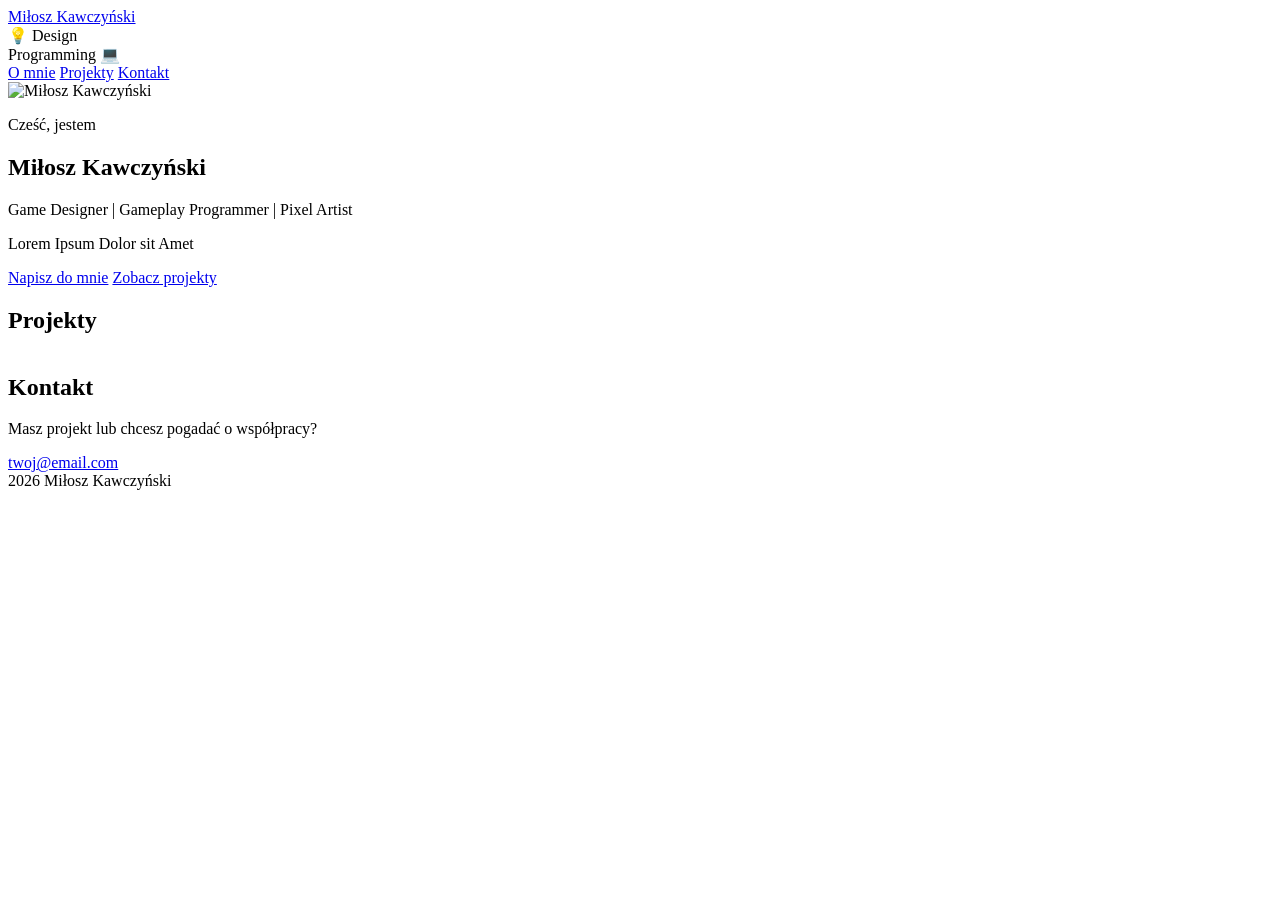
==== index.html @ f8aae705 "footer+header: Remove _ from name to allow githubpages to link" ====
<!DOCTYPE html>
<html lang="pl">
<head>
  <meta charset="UTF-8" />
  <meta name="viewport" content="width=device-width, initial-scale=1.0" />
  <title>Miłosz Kawczyński - Portfolio</title>
  <link rel="preconnect" href="https://fonts.googleapis.com" />
  <link rel="preconnect" href="https://fonts.gstatic.com" crossorigin />
  <link href="https://fonts.googleapis.com/css2?family=Inter:wght@300;400;500;600&family=Playfair+Display:ital,wght@0,700;1,400&display=swap" rel="stylesheet" />
  <link rel="stylesheet" href="style.css" />
</head>

<body>
  <script src="header.js"></script>
  <main>

    <section class="section about" id="o-mnie">
      <div class="container">
        <div class="about__inner">

          <div class="about__photo-wrap">
            <div class="about__photo bounce-target">
              <img src="me.png" alt="Miłosz Kawczyński">
            </div>
          </div>

          <div class="about__text">
            <p class="about__eyebrow">Cześć, jestem</p>
            <h1 class="about__name">Miłosz Kawczyński</h1>
            <p class="about__role">Game Designer | Gameplay Programmer | Pixel Artist</p>
            <p class="about__bio">
              Lorem Ipsum Dolor sit Amet
            </p>
            <div class="about__links">
              <a href="mailto:twoj@email.com" class="btn btn--primary">Napisz do mnie</a>
              <a href="#projekty" class="btn btn--ghost">Zobacz projekty</a>
            </div>
          </div>

        </div>
      </div>
    </section>

    <section class="section projects" id="projekty">
      <div class="container">
        <h2 class="section__title">Projekty</h2>
        <div class="grid grid--design" id="grid-design"></div>
        <div class="grid grid--programming" id="grid-programming"></div>
      </div>
    </section>

    <section class="section posts" id="blog-section-design" style="display:none;">
      <div class="container">
        <h2 class="section__title">Posty</h2>
        <div class="grid grid--blog grid--design" id="blog-grid-design"></div>
      </div>
    </section>

    <section class="section posts" id="blog-section-programming" style="display:none;">
      <div class="container">
        <h2 class="section__title">Posty</h2>
        <div class="grid grid--blog grid--programming" id="blog-grid-programming"></div>
      </div>
    </section>
  <script src="footer.js"></script>

  <script>
    const tabs = document.querySelectorAll('.tab');
    const sections = document.querySelectorAll('section[id]');
    const observer = new IntersectionObserver((entries) => {
      entries.forEach(entry => {
        if (entry.isIntersecting) {
          tabs.forEach(t => t.classList.remove('tab--active'));
          const active = document.querySelector(`.tab[href="#${entry.target.id}"]`);
          if (active) active.classList.add('tab--active');
        }
      });
    }, { threshold: 0.4 });
    sections.forEach(s => observer.observe(s));
  </script>

  <script src="character.js"></script>
  <script src="projects.js"></script>
<script>

  const toggle = document.getElementById('modeToggle');
  const savedMode = localStorage.getItem('portfolio-mode') ?? 'design';

  function setMode(mode) {
    const isProg = mode === 'programming';
    const gridDesign = document.getElementById('grid-design');
    const gridProg   = document.getElementById('grid-programming');
    const outGrid = isProg ? gridDesign : gridProg;
    const inGrid  = isProg ? gridProg   : gridDesign;

    outGrid.style.opacity = '0';
    setTimeout(() => {
      outGrid.style.display = 'none';
      inGrid.style.display  = 'grid';
      requestAnimationFrame(() => requestAnimationFrame(() => {
        inGrid.style.opacity = '1';
      }));
    }, 350);

    updateBlogSection('design');
    updateBlogSection('programming');
  }

  setMode(savedMode);

  document.addEventListener('modechange', (e) => {
    setMode(e.detail.mode);
  });

  toggle.addEventListener('keydown', e => {
    if (e.key === ' ' || e.key === 'Enter') {
      e.preventDefault();
      toggle.click();
    }
  });

  addProject({
    name:   'Guiding Light',
    image:  'games/guidingLight.png',
    desc:   'A casual time-management game developed alongside its own game engine (including an editor, 2D physics engine, UI and much more). Written from scratch in modern C++ and DirectX 11.',
    types:  ['engine', 'indie-game'],
    event:  'released',
    tags:   ['game-design', 'level-design', 'gameplay-programming', 'engine-programming', 'systems-programming'],
    people: 8,
    time:   '4 months',
    link:   './projects/guidingLight/guidingLight.html',
  });

  addProject({
    name:   'Gravity Tag',
    image:  'games/gravityTag.png',
    desc:   'Fast-paced competitive 2D platformer built around an original dynamic perspective system and unique characters.',
    types:  ['indie-game'],
    event:  'in-production',
    tags:   ['game-design', 'level-design', 'pixelart', 'gameplay-programming', 'systems-programming'],
    people: 8,
    time:   'Ongoing',
    link:   '/projekty/drugi',
  });

  addProject({
    name:   'Docino Mitty',
    image:  'games/docinoMitty.png',
    desc:   'Puzzle and strategy game built around placing "dominoes" to form a growing kingdom.',
    types:  ['game-jam'],
    event:  '48th edition GM(48)',
    tags:   ['game-design', 'gameplay-programming', 'systems-programming'],
    people: 3,
    time:   '48 hours',
    link:   '/projekty/drugi',
  });

  addProject({
    name:   'Connectro',
    image:  'games/connectro.png',
    desc:   'Mobile puzzle game built around different tile patterns. The city is your canvas — each wall is a puzzle.',
    types:  ['indie-game', 'mobile-game'],
    event:  'in-production',
    tags:   ['game-design', 'gameplay-programming', 'systems-programming', 'pixelart'],
    people: 3,
    time:   'Ongoing',
    link:   '/projekty/drugi',
  });

  addProject({
    name:   'Guiding Light VR',
    image:  'games/guidingLightVR.png',
    desc:   'First-person reimagining of the original Guiding Light. Rebuilt from the ground up for virtual reality on Meta Quest headsets.',
    types:  ['indie-game', 'vr-game'],
    event:  'released',
    tags:   ['game-design'],
    people: 6,
    time:   '4 months',
    link:   '/projekty/drugi',
  });

  addProject({
    name:   'Ricochet',
    image:  'games/ricochet.png',
    desc:   'Rykoszet To gra karciana w gangstersko mafijnych klimatach, gdzie główną mechaniką jest układanie stosu kart, od którego odbijają się pociski wystrzeliwane podczas rozgrywki.',
    types:  ['board-game'],
    event:  'in-production',
    tags:   ['game-design'],
    people: 2,
    time:   'Ongoing',
    link:   '/projekty/drugi',
  });

  addProject({
    name:   'Honoratka',
    image:  'games/honoratka.png',
    desc:   'Lorem Ipsum',
    types:  ['indie-game'],
    event:  'Abandoned',
    tags:   ['game-design', 'gameplay-programming'],
    people: 5,
    time:   '4 months',
    link:   '/projekty/drugi',
  });

  addProject({
    name:   'Code Lyoko inspired game',
    image:  'games/codeLyoko.png',
    desc:   'Lorem Ipsum',
    types:  ['blog-post'],
    event:  'Writing',
    tags:   ['game-design'],
    people: 0,
    time:   'n/a',
    link:   '/projekty/drugi',
  });

  addProject({
    name:   'Bang! Enchancing board game expirience',
    image:  'games/bang.png',
    desc:   'Lorem Ipsum',
    types:  ['blog-post', 'board-game'],
    event:  'Writing',
    tags:   ['game-design'],
    people: 0,
    time:   'n/a',
    link:   '/projekty/drugi',
  });

  addProject({
    name:   'Wibrujący Czarodzieje',
    image:  'games/wibrującyCzarodzieje.png',
    desc:   'Lorem Ipsum',
    types:  ['game-jam'],
    event:  'Writing',
    tags:   ['game-design'],
    people: 2,
    time:   '6h',
    link:   '/projekty/drugi',
  });

  addProject({
    name:   'Tab Ula Rasa',
    image:  'games/tabUlaRasa.png',
    desc:   'A chaotic top-down strategy game in which you manage your own bee-garden. Manage their paths, aviod conflicts and control your world with a simple click of a Tab.',
    types:  ['game-jam'],
    event:  'Komiks Game Jam 2024',
    tags:   ['game-design', 'gameplay-programming', 'systems-programming'],
    people: 5,
    time:   '48 hours',
    link:   '/projekty/drugi',
  });

  addProject({
    name:   'Foilaĝe',
    image:  'games/foilage.png',
    desc:   'You`re a truther. And you know that aliens exist. Everyone knows that. You just need to convince them a little. So you make crazy symbols in wheat yourself!',
    types:  ['game-jam', 'engine'],
    event:  'Komiks Game Jam 2025',
    tags:   ['game-design', 'gameplay-programming', 'engine-programming', 'systems-programming'],
    people: 4,
    time:   '48 hours',
    link:   '/projekty/drugi',
  });

  addProject({
    name:   'Dolor Sit Amet',
    image:  'games/dolorSitAmet.png',
    desc:   'Lorem Ipsum',
    types:  ['game-jam'],
    event:  'Komiks Game Jam 2026',
    tags:   ['game-design', 'gameplay-programming', 'systems-programming', 'pixelart'],
    people: 2,
    time:   '48 hours',
    link:   '/projekty/drugi',
  });

  addProject({
    name:   'Guiding Light Advance',
    image:  'games/guidingLightAdvance.png',
    desc:   'Lorem Ipsum',
    types:  ['indie-game', 'engine'],
    event:  'in-production',
    tags:   ['game-design', 'gameplay-programming', 'systems-programming', 'engine-programming', 'pixelart'],
    people: 1,
    time:   'Ongoing',
    link:   '/projekty/drugi',
  });

  addProject({
    name:   'Shortness of Breath',
    image:  'games/shortnessOfBreath.png',
    desc:   'The tube that supplies you with oxygen severely limits your range of motion, and all you want to do is move around the hospital to regain your strength.',
    types:  ['game-jam'],
    event:  'Global Game Jam 2026 | UniŁódzki Jam',
    tags:   ['game-design', 'level-design', 'gameplay-programming', 'systems-programming'],
    people: 2,
    time:   '48 hours',
    link:   '/projekty/drugi',
  });

  addProject({
    name:   'Photo Town',
    image:  'games/photoTown.png',
    desc:   'Photography game where you can change the photographer you control by taking a photo of another one',
    types:  ['indie-game'],
    event:  'Abandoned',
    tags:   ['game-design', 'level-design', 'gameplay-programming', 'systems-programming', 'art'],
    people: 7,
    time:   '2 years',
    link:   '/projekty/drugi',
  });
</script>

</body>
</html>
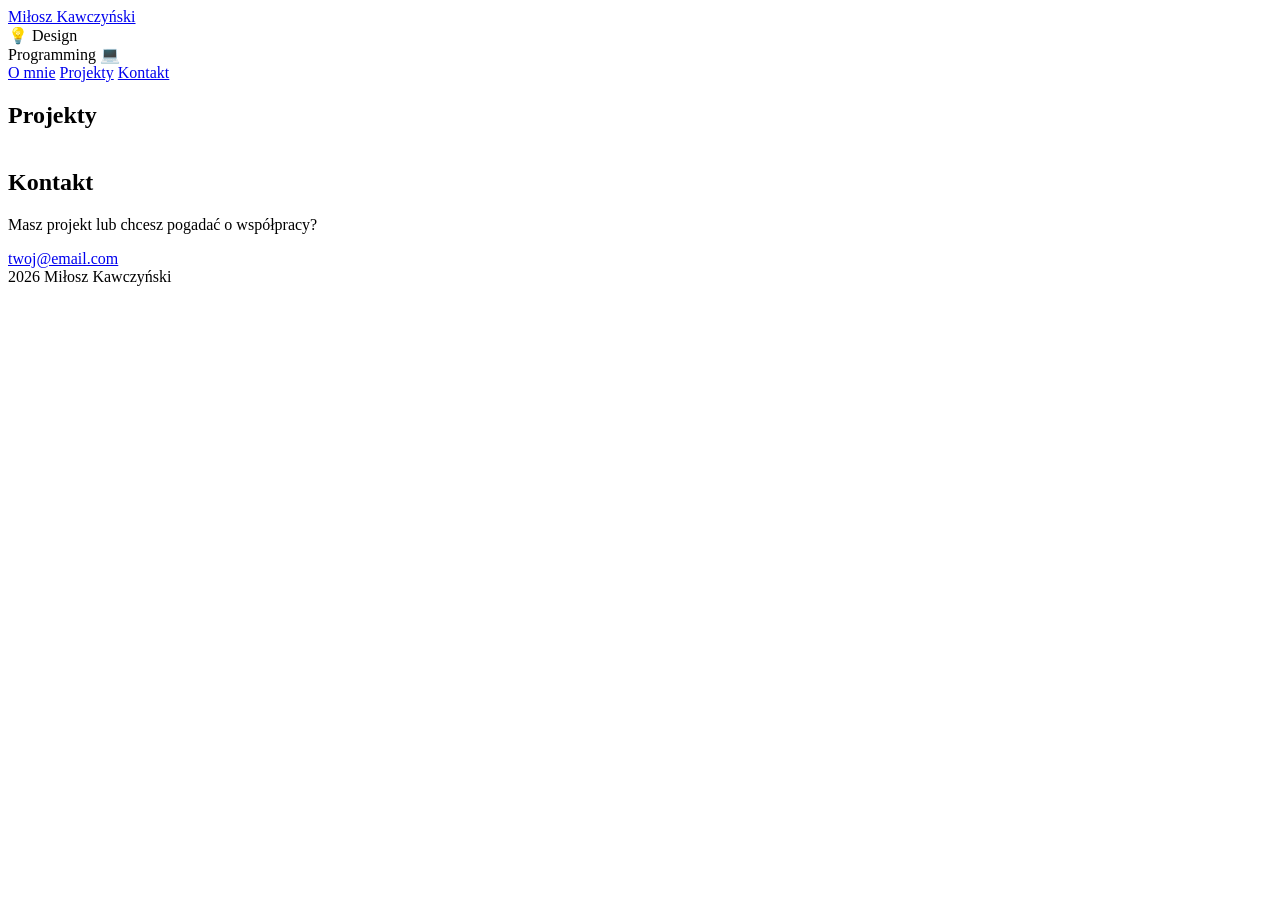
==== commit b0d93de5: "Projects: Add GravityTag, Connectro and Docino Mitty project site" ====
--- a/index.html
+++ b/index.html
@@ -13,34 +13,6 @@
 <body>
   <script src="header.js"></script>
   <main>
-
-    <section class="section about" id="o-mnie">
-      <div class="container">
-        <div class="about__inner">
-
-          <div class="about__photo-wrap">
-            <div class="about__photo bounce-target">
-              <img src="me.png" alt="Miłosz Kawczyński">
-            </div>
-          </div>
-
-          <div class="about__text">
-            <p class="about__eyebrow">Cześć, jestem</p>
-            <h1 class="about__name">Miłosz Kawczyński</h1>
-            <p class="about__role">Game Designer | Gameplay Programmer | Pixel Artist</p>
-            <p class="about__bio">
-              Lorem Ipsum Dolor sit Amet
-            </p>
-            <div class="about__links">
-              <a href="mailto:twoj@email.com" class="btn btn--primary">Napisz do mnie</a>
-              <a href="#projekty" class="btn btn--ghost">Zobacz projekty</a>
-            </div>
-          </div>
-
-        </div>
-      </div>
-    </section>
-
     <section class="section projects" id="projekty">
       <div class="container">
         <h2 class="section__title">Projekty</h2>
@@ -140,7 +112,7 @@
     tags:   ['game-design', 'level-design', 'pixelart', 'gameplay-programming', 'systems-programming'],
     people: 8,
     time:   'Ongoing',
-    link:   '/projekty/drugi',
+    link:   './projects/gravityTag/gravityTag.html',
   });
 
   addProject({
@@ -148,11 +120,11 @@
     image:  'games/docinoMitty.png',
     desc:   'Puzzle and strategy game built around placing "dominoes" to form a growing kingdom.',
     types:  ['game-jam'],
-    event:  '48th edition GM(48)',
+    event:  '48th edition gm(48)',
     tags:   ['game-design', 'gameplay-programming', 'systems-programming'],
     people: 3,
     time:   '48 hours',
-    link:   '/projekty/drugi',
+    link:   './projects/docinoMitty/docinoMitty.html',
   });
 
   addProject({
@@ -164,7 +136,7 @@
     tags:   ['game-design', 'gameplay-programming', 'systems-programming', 'pixelart'],
     people: 3,
     time:   'Ongoing',
-    link:   '/projekty/drugi',
+    link:   './projects/connectro/connectro.html',
   });
 
   addProject({
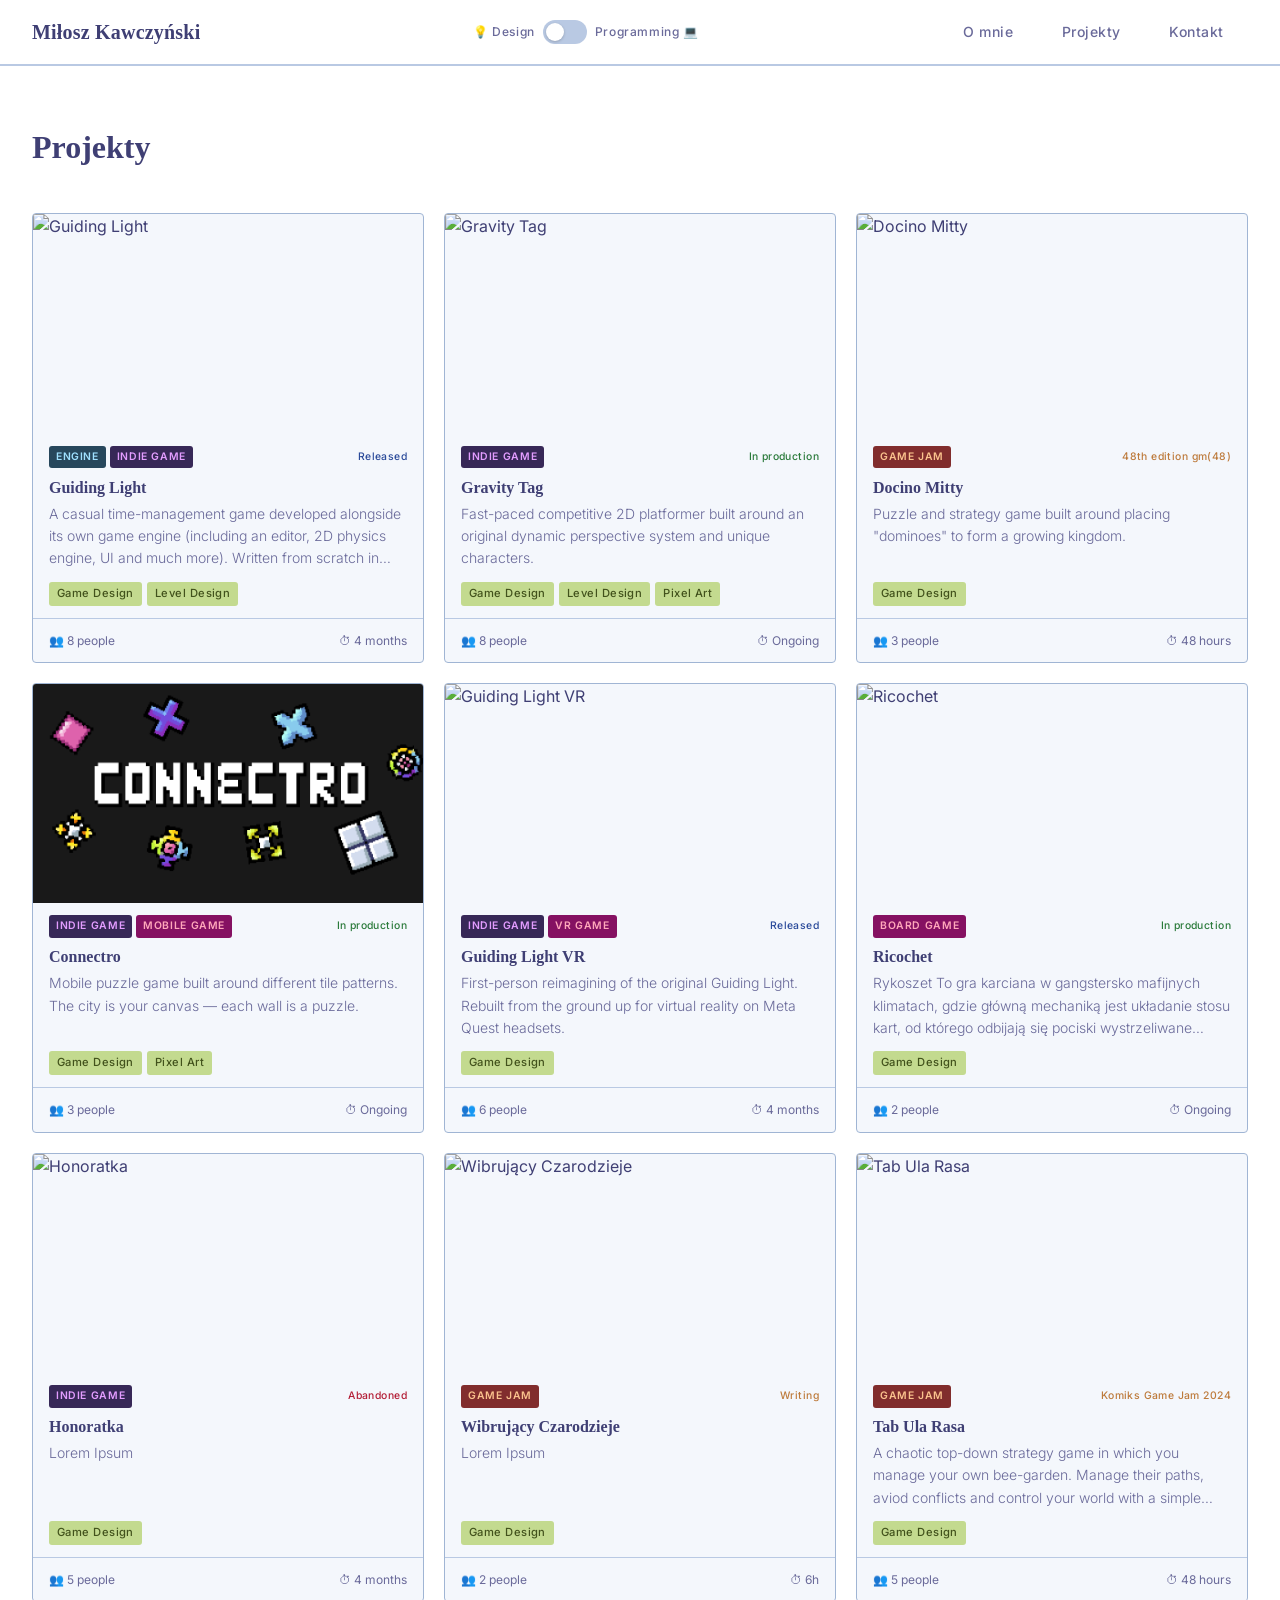
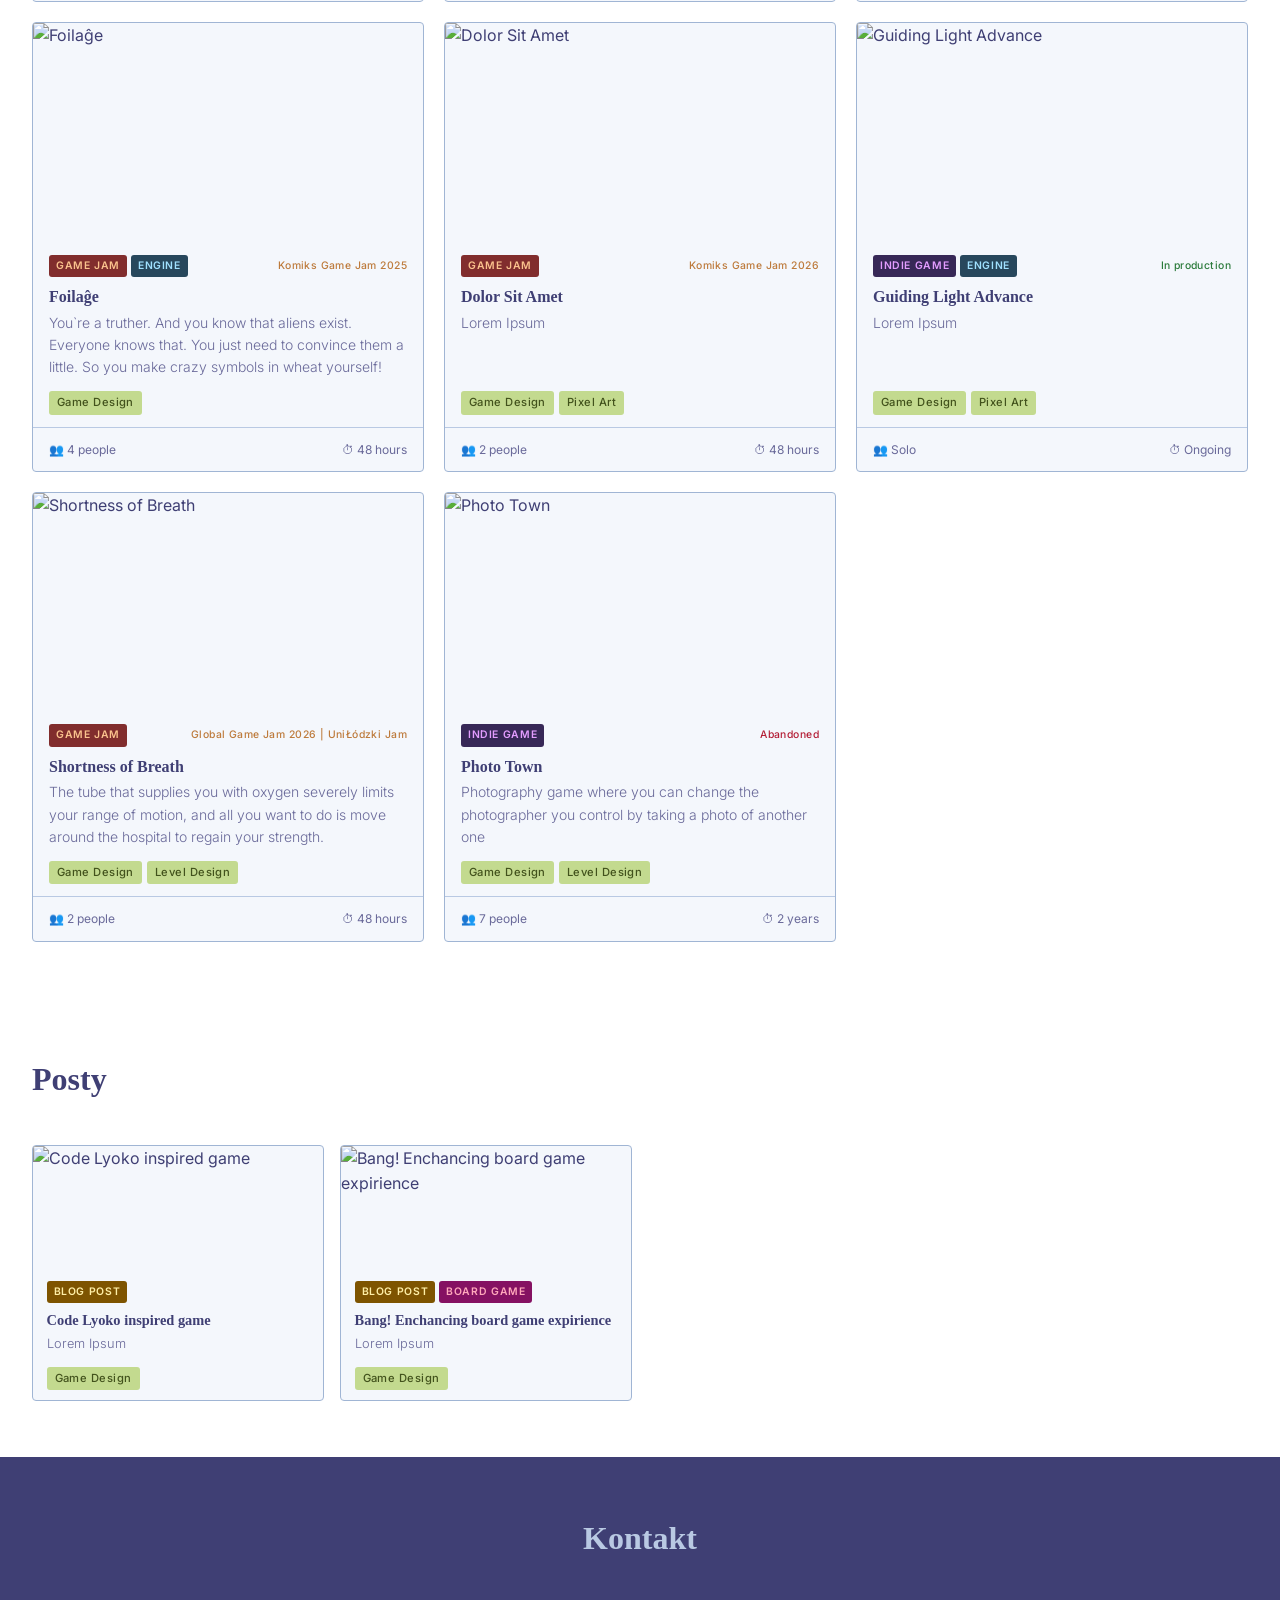
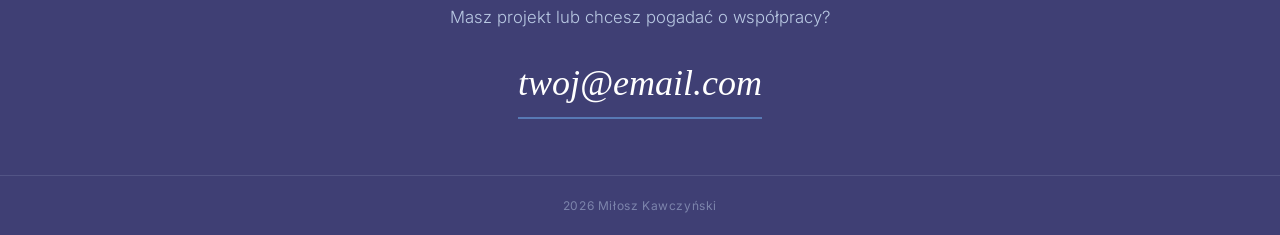
==== commit 295ae830: "Style: Add colors for abandoned and event projects" ====
--- a/index.html
+++ b/index.html
@@ -168,7 +168,7 @@
     image:  'games/honoratka.png',
     desc:   'Lorem Ipsum',
     types:  ['indie-game'],
-    event:  'Abandoned',
+    event:  'abandoned',
     tags:   ['game-design', 'gameplay-programming'],
     people: 5,
     time:   '4 months',
@@ -276,7 +276,7 @@
     image:  'games/photoTown.png',
     desc:   'Photography game where you can change the photographer you control by taking a photo of another one',
     types:  ['indie-game'],
-    event:  'Abandoned',
+    event:  'abandoned',
     tags:   ['game-design', 'level-design', 'gameplay-programming', 'systems-programming', 'art'],
     people: 7,
     time:   '2 years',
--- a/style.css
+++ b/style.css
@@ -0,0 +1,566 @@
+:root {
+  --c-white:        #ffffff;
+  --c-light:        #b9c9e3;
+  --c-mid:          #5879b4;
+  --c-dark:         #3f3f74;
+  --c-bg:           var(--c-white);
+  --c-surface:      #f4f7fc;
+  --c-text:         var(--c-dark);
+  --c-text-muted:   #6a6a9a;
+  --c-accent:       var(--c-mid);
+  --font-body:    'Inter', system-ui, sans-serif;
+  --font-display: 'Playfair Display', Georgia, serif;
+  --container-w:  1400px;
+  --radius:       4px;
+}
+
+*, *::before, *::after { box-sizing: border-box; margin: 0; padding: 0; }
+html { scroll-behavior: smooth; }
+body {
+  background: var(--c-bg);
+  color: var(--c-text);
+  font-family: var(--font-body);
+  font-size: 1rem;
+  line-height: 1.6;
+  font-weight: 400;
+  overflow-x: hidden;
+  transition: background 0.4s ease, color 0.4s ease;
+}
+img, video { display: block; max-width: 100%; height: auto; }
+a { color: inherit; text-decoration: none; }
+
+.container {
+  max-width: var(--container-w);
+  margin: 0 auto;
+  padding: 0 2rem;
+}
+
+.header {
+  position: sticky;
+  top: 0;
+  z-index: 100;
+  background: var(--c-white);
+  border-bottom: 2px solid var(--c-light);
+  transition: background 0.4s ease, border-color 0.4s ease;
+}
+
+.nav {
+  display: flex;
+  align-items: center;
+  justify-content: space-between;
+  height: 64px;
+}
+
+.nav__logo {
+  font-family: var(--font-display);
+  font-size: 1.25rem;
+  font-weight: 700;
+  color: var(--c-dark);
+  letter-spacing: 0.01em;
+  transition: color 0.4s ease;
+}
+
+.tabs {
+  display: flex;
+  height: 100%;
+}
+
+.tab {
+  display: flex;
+  align-items: center;
+  padding: 0 1.5rem;
+  font-size: 0.875rem;
+  font-weight: 500;
+  letter-spacing: 0.04em;
+  color: var(--c-text-muted);
+  border-bottom: 3px solid transparent;
+  height: 100%;
+  position: relative;
+  top: 2px;
+  transition: color 0.2s, border-color 0.2s;
+}
+
+.tab:hover { color: var(--c-accent); }
+
+.tab--active {
+  color: var(--c-dark);
+  border-bottom-color: var(--c-mid);
+}
+
+.mode-toggle {
+  display: flex;
+  align-items: center;
+  gap: 8px;
+  cursor: pointer;
+  user-select: none;
+  margin-left: 2rem;
+}
+
+.mode-toggle__label {
+  font-size: 0.75rem;
+  font-weight: 500;
+  letter-spacing: 0.05em;
+  color: var(--c-text-muted);
+  transition: color 0.3s;
+}
+
+.mode-toggle__track {
+  width: 44px;
+  height: 24px;
+  border-radius: 12px;
+  background: var(--c-light);
+  position: relative;
+  flex-shrink: 0;
+  transition: background 0.3s;
+}
+
+.mode-toggle__thumb {
+  position: absolute;
+  top: 3px;
+  left: 3px;
+  width: 18px;
+  height: 18px;
+  border-radius: 50%;
+  background: var(--c-white);
+  box-shadow: 0 1px 3px rgba(0,0,0,0.2);
+  transition: transform 0.3s cubic-bezier(0.4, 0, 0.2, 1);
+}
+
+.section { padding: 3.5rem 0; }
+
+.section__title {
+  font-family: var(--font-display);
+  font-size: 2rem;
+  font-weight: 700;
+  color: var(--c-dark);
+  margin-bottom: 2.5rem;
+  transition: color 0.4s ease;
+}
+
+.about {
+  background: var(--c-surface);
+  border-bottom: 2px solid var(--c-light);
+  transition: background 0.4s ease, border-color 0.4s ease;
+}
+
+.about__inner {
+  display: grid;
+  grid-template-columns: 280px 1fr;
+  gap: 4rem;
+  align-items: center;
+}
+
+.about__photo-wrap { display: flex; justify-content: center; }
+
+.about__photo {
+  width: 240px;
+  height: 240px;
+}
+
+.about__photo img {
+  width: 100%;
+  height: 100%;
+  object-fit: cover;
+}
+
+.about__eyebrow {
+  font-size: 0.8rem;
+  letter-spacing: 0.1em;
+  text-transform: uppercase;
+  color: var(--c-accent);
+  margin-bottom: 0.5rem;
+}
+
+.about__name {
+  font-family: var(--font-display);
+  font-size: clamp(2rem, 4vw, 3rem);
+  font-weight: 700;
+  color: var(--c-dark);
+  line-height: 1.1;
+  margin-bottom: 0.25rem;
+  transition: color 0.4s ease;
+}
+
+.about__role {
+  font-size: 1rem;
+  color: var(--c-text-muted);
+  margin-bottom: 1.25rem;
+  letter-spacing: 0.03em;
+}
+
+.about__bio {
+  color: var(--c-text);
+  max-width: 52ch;
+  margin-bottom: 2rem;
+  line-height: 1.8;
+  font-weight: 300;
+  transition: color 0.4s ease;
+}
+
+.about__links { display: flex; gap: 1rem; flex-wrap: wrap; }
+
+.btn {
+  display: inline-block;
+  padding: 10px 24px;
+  font-size: 0.875rem;
+  font-weight: 500;
+  letter-spacing: 0.04em;
+  border-radius: var(--radius);
+  cursor: pointer;
+  transition: background 0.2s, color 0.2s, border-color 0.2s;
+}
+
+.btn--primary {
+  background: var(--c-mid);
+  color: var(--c-white);
+  border: 2px solid var(--c-mid);
+}
+
+.btn--primary:hover {
+  background: var(--c-dark);
+  border-color: var(--c-dark);
+}
+
+.btn--ghost {
+  background: transparent;
+  color: var(--c-mid);
+  border: 2px solid var(--c-mid);
+  transition: background 0.2s, color 0.2s, border-color 0.4s ease;
+}
+
+.btn--ghost:hover {
+  background: var(--c-mid);
+  color: var(--c-white);
+}
+
+.projects {
+  background: var(--c-white);
+  transition: background 0.4s ease;
+}
+
+.grid {
+  grid-template-columns: repeat(3, 1fr);
+  gap: 1.25rem;
+  align-items: stretch;
+}
+
+.grid--design,
+.grid--programming {
+  display: grid;
+  transition: opacity 0.35s ease;
+}
+
+.grid--programming {
+  display: none;
+  opacity: 0;
+}
+
+.grid--design { opacity: 1; }
+
+.card-wrap {
+  border-radius: var(--radius);
+  height: 100%;
+  display: block;
+  text-decoration: none;
+  color: inherit;
+}
+
+.card-wrap:hover .card {
+  transform: translateY(-6px);
+  box-shadow: 0 12px 32px rgba(63, 63, 116, 0.18);
+}
+
+body.mode--programming .card-wrap:hover .card {
+  box-shadow: 0 12px 32px rgba(90, 90, 180, 0.35);
+}
+
+.card {
+  background: var(--c-surface);
+  border: 1px solid #a0b5d4;
+  border-radius: var(--radius);
+  overflow: hidden;
+  display: flex;
+  flex-direction: column;
+  height: 100%;
+  transition: box-shadow 0.25s ease, background 0.4s ease, border-color 0.4s ease, transform 0.25s ease;
+}
+
+.card__thumb {
+  width: 100%;
+  aspect-ratio: 16 / 9;
+  overflow: hidden;
+  flex-shrink: 0;
+}
+
+.card__thumb img {
+  width: 100%;
+  height: 100%;
+  object-fit: cover;
+}
+
+.card__thumb-placeholder {
+  background: #a0b5d4;
+  width: 100%;
+  height: 100%;
+  background: var(--c-light);
+  display: flex;
+  align-items: center;
+  justify-content: center;
+  color: var(--c-mid);
+  font-size: 0.75rem;
+  letter-spacing: 0.08em;
+  text-transform: uppercase;
+  transition: background 0.4s ease, color 0.4s ease;
+}
+
+.card__meta-row {
+  padding: 0.75rem 1rem 0;
+  display: flex;
+  align-items: center;
+  flex-wrap: wrap;
+  gap: 5px;
+  flex-shrink: 0;
+}
+
+.card__types {
+  display: flex;
+  flex-wrap: wrap;
+  gap: 4px;
+  flex: 1;
+}
+
+.card__type {
+  font-size: 0.65rem;
+  font-weight: 600;
+  letter-spacing: 0.06em;
+  text-transform: uppercase;
+  padding: 3px 7px;
+  border-radius: 3px;
+}
+
+.card__type--indie-game  { background: #372857; color: #e39dff; }
+.card__type--game-jam    { background: #812d2d; color: #fac28d; }
+.card__type--art         { background: #2a4a1a; color: #a0d890; }
+.card__type--engine      { background: #27475c; color: #a0e1ff; }
+.card__type--blog-post   { background: #7e5400; color: #ffefa6; }
+.card__type--mobile-game { background: #851162; color: #ffa8bb; }
+.card__type--vr-game     { background: #851162; color: #ffa8bb; }
+.card__type--board-game  { background: #851162; color: #ffa8bb; }
+
+.card__event {
+  font-size: 0.65rem;
+  font-weight: 500;
+  letter-spacing: 0.04em;
+  white-space: nowrap;
+}
+
+.card__event--in-production { color: #2a7a3a; }
+.card__event--released      { color: #2a4a9a; }
+.card__event--jam           { color: #bd7a3b; }
+.card__event--abandoned     { color: #b31e36; }
+
+/* Body */
+.card__body {
+  padding: 0.6rem 1rem 0;
+  flex: 1;
+  display: flex;
+  flex-direction: column;
+}
+
+.card__title {
+  font-family: var(--font-display);
+  font-size: 1rem;
+  font-weight: 700;
+  color: var(--c-dark);
+  margin-bottom: 4px;
+  line-height: 1.3;
+  transition: color 0.4s ease;
+}
+
+.card__desc {
+  font-size: 0.875rem;
+  color: var(--c-text-muted);
+  line-height: 1.6;
+  font-weight: 300;
+  display: -webkit-box;
+  -webkit-line-clamp: 3;
+  -webkit-box-orient: vertical;
+  overflow: hidden;
+  margin-bottom: 0.75rem;
+  transition: color 0.4s ease;
+}
+
+.card__tags {
+  display: flex;
+  flex-wrap: nowrap;
+  gap: 5px;
+  margin-top: auto;
+  padding-bottom: 0.75rem;
+  overflow: hidden;
+}
+
+.card__tag {
+  font-size: 0.7rem;
+  font-weight: 500;
+  padding: 3px 8px;
+  border-radius: 3px;
+  letter-spacing: 0.04em;
+  white-space: nowrap;
+  flex-shrink: 0;
+}
+
+.card__tag--game-design          { background: #c3da8f; color: #42521c; }
+.card__tag--level-design         { background: #c3da8f; color: #42521c; }
+.card__tag--pixelart             { background: #c3da8f; color: #42521c; }
+.card__tag--gameplay-programming { background: #7ca0cf; color: #122d3f; }
+.card__tag--engine-programming   { background: #7ca0cf; color: #122d3f; }
+.card__tag--systems-programming  { background: #7ca0cf; color: #122d3f; }
+
+.card__footer {
+  border-top: 1px solid var(--c-light);
+  padding: 0.75rem 1rem;
+  display: flex;
+  align-items: center;
+  justify-content: space-between;
+  font-size: 0.75rem;
+  color: var(--c-text-muted);
+  flex-shrink: 0;
+  transition: border-color 0.4s ease, color 0.4s ease;
+}
+
+.card__meta-item {
+  display: flex;
+  align-items: center;
+  gap: 4px;
+}
+
+.contact {
+  background: var(--c-dark);
+  text-align: center;
+}
+
+.contact .section__title { color: var(--c-light); }
+
+.contact__lead {
+  color: var(--c-light);
+  font-weight: 300;
+  margin-bottom: 1.5rem;
+  font-size: 1.05rem;
+}
+
+.contact__email {
+  font-family: var(--font-display);
+  font-size: clamp(1.5rem, 3vw, 2.25rem);
+  font-style: italic;
+  color: var(--c-white);
+  border-bottom: 2px solid var(--c-mid);
+  padding-bottom: 4px;
+  display: inline-block;
+  transition: color 0.2s, border-color 0.2s;
+}
+
+.contact__email:hover {
+  color: var(--c-light);
+  border-bottom-color: var(--c-light);
+}
+
+.footer {
+  background: var(--c-dark);
+  border-top: 1px solid rgba(185, 201, 227, 0.15);
+  padding: 1.25rem 0;
+  text-align: center;
+  font-size: 0.75rem;
+  color: rgba(185, 201, 227, 0.5);
+  letter-spacing: 0.05em;
+  transition: border-color 0.4s ease, color 0.4s ease;
+}
+
+body.mode--programming {
+  --c-bg:        #0f0f1a;
+  --c-surface:   #16162a;
+  --c-text:      #e0e0f0;
+  --c-text-muted:#8888aa;
+  background: var(--c-bg);
+  color: var(--c-text);
+}
+
+body.mode--programming .mode-toggle__track  { background: var(--c-dark); }
+body.mode--programming .mode-toggle__thumb  { transform: translateX(20px); }
+body.mode--programming .mode-toggle__label:last-child  { color: var(--c-light); }
+body.mode--programming .mode-toggle__label:first-child { color: var(--c-text-muted); }
+
+body.mode--programming .header              { background: #16162a; border-bottom-color: #2a2a4a; }
+body.mode--programming .nav__logo           { color: var(--c-light); }
+body.mode--programming .tab                 { color: #8888aa; }
+body.mode--programming .tab--active         { color: var(--c-light); border-bottom-color: var(--c-mid); }
+body.mode--programming .tab:hover           { color: var(--c-light); }
+
+body.mode--programming .about               { background: #16162a; border-bottom-color: #2a2a4a; }
+body.mode--programming .about__name         { color: var(--c-light); }
+body.mode--programming .about__bio          { color: #8888aa; }
+
+body.mode--programming .projects            { background: var(--c-bg); }
+body.mode--programming .section__title      { color: var(--c-light); }
+
+body.mode--programming .card                { background: #16162a; border-color: #2a2a4a; }
+body.mode--programming .card__title         { color: var(--c-light); }
+body.mode--programming .card__desc          { color: #8888aa; }
+body.mode--programming .card__footer        { border-top-color: #2a2a4a; color: #8888aa; }
+body.mode--programming .card__thumb-placeholder { background: #2a2a4a; color: var(--c-mid); }
+body.mode--programming .card__event--in-production { color: #4aaa5a; }
+body.mode--programming .card__event--released      { color: #6a8aee; }
+body.mode--programming .card__event--abandoned     { color: #ee6a80; }
+
+body.mode--programming .btn--ghost          { color: var(--c-light); border-color: var(--c-light); }
+body.mode--programming .footer              { border-top-color: #2a2a4a; color: #8888aa; }
+
+.grid--blog {
+  grid-template-columns: repeat(4, 1fr);
+  gap: 1rem;
+}
+
+.card-wrap--blog .card__title { font-size: 0.9rem; }
+.card-wrap--blog .card__desc  {
+  -webkit-line-clamp: 2;
+  font-size: 0.8rem;
+}
+.card-wrap--blog .card__thumb { aspect-ratio: 16 / 7; }
+.card-wrap--blog .card__body  { padding: 0.5rem 0.85rem 0; }
+.card-wrap--blog .card__tags  { padding-bottom: 0.6rem; }
+.card-wrap--blog .card__meta-row { padding: 0.5rem 0.85rem 0; }
+
+/* Ukrywanie sekcji blog przy przełączaniu trybu */
+body:not(.mode--programming) #blog-section-programming { display: none !important; }
+body.mode--programming        #blog-section-design      { display: none !important; }
+
+@keyframes shake {
+  0%   { transform: translate(0, 0) rotate(0deg); }
+  15%  { transform: translate(-5px, -3px) rotate(-1.5deg); }
+  30%  { transform: translate(4px, 2px) rotate(1deg); }
+  45%  { transform: translate(-3px, 4px) rotate(-0.8deg); }
+  60%  { transform: translate(5px, -2px) rotate(1.2deg); }
+  75%  { transform: translate(-2px, 3px) rotate(-0.5deg); }
+  90%  { transform: translate(2px, -1px) rotate(0.3deg); }
+  100% { transform: translate(0, 0) rotate(0deg); }
+}
+
+.is-shaking { animation: shake 0.38s ease-out both; }
+
+@media (max-width: 720px) {
+  .about__inner       { grid-template-columns: 1fr; gap: 2rem; text-align: center; }
+  .about__photo       { width: 180px; height: 180px; margin: 0 auto; }
+  .about__bio         { margin: 0 auto 2rem; }
+  .about__links       { justify-content: center; }
+  .grid               { grid-template-columns: 1fr; }
+  .tab                { padding: 0 1rem; font-size: 0.8rem; }
+  .nav__logo          { font-size: 1rem; }
+  .mode-toggle        { margin-left: 1rem; }
+  .mode-toggle__label { display: none; }
+}
+
+:focus-visible { outline: 2px solid var(--c-mid); outline-offset: 3px; }
+
+@media (prefers-reduced-motion: reduce) {
+  *, *::before, *::after { transition: none !important; animation: none !important; }
+  html { scroll-behavior: auto; }
+}
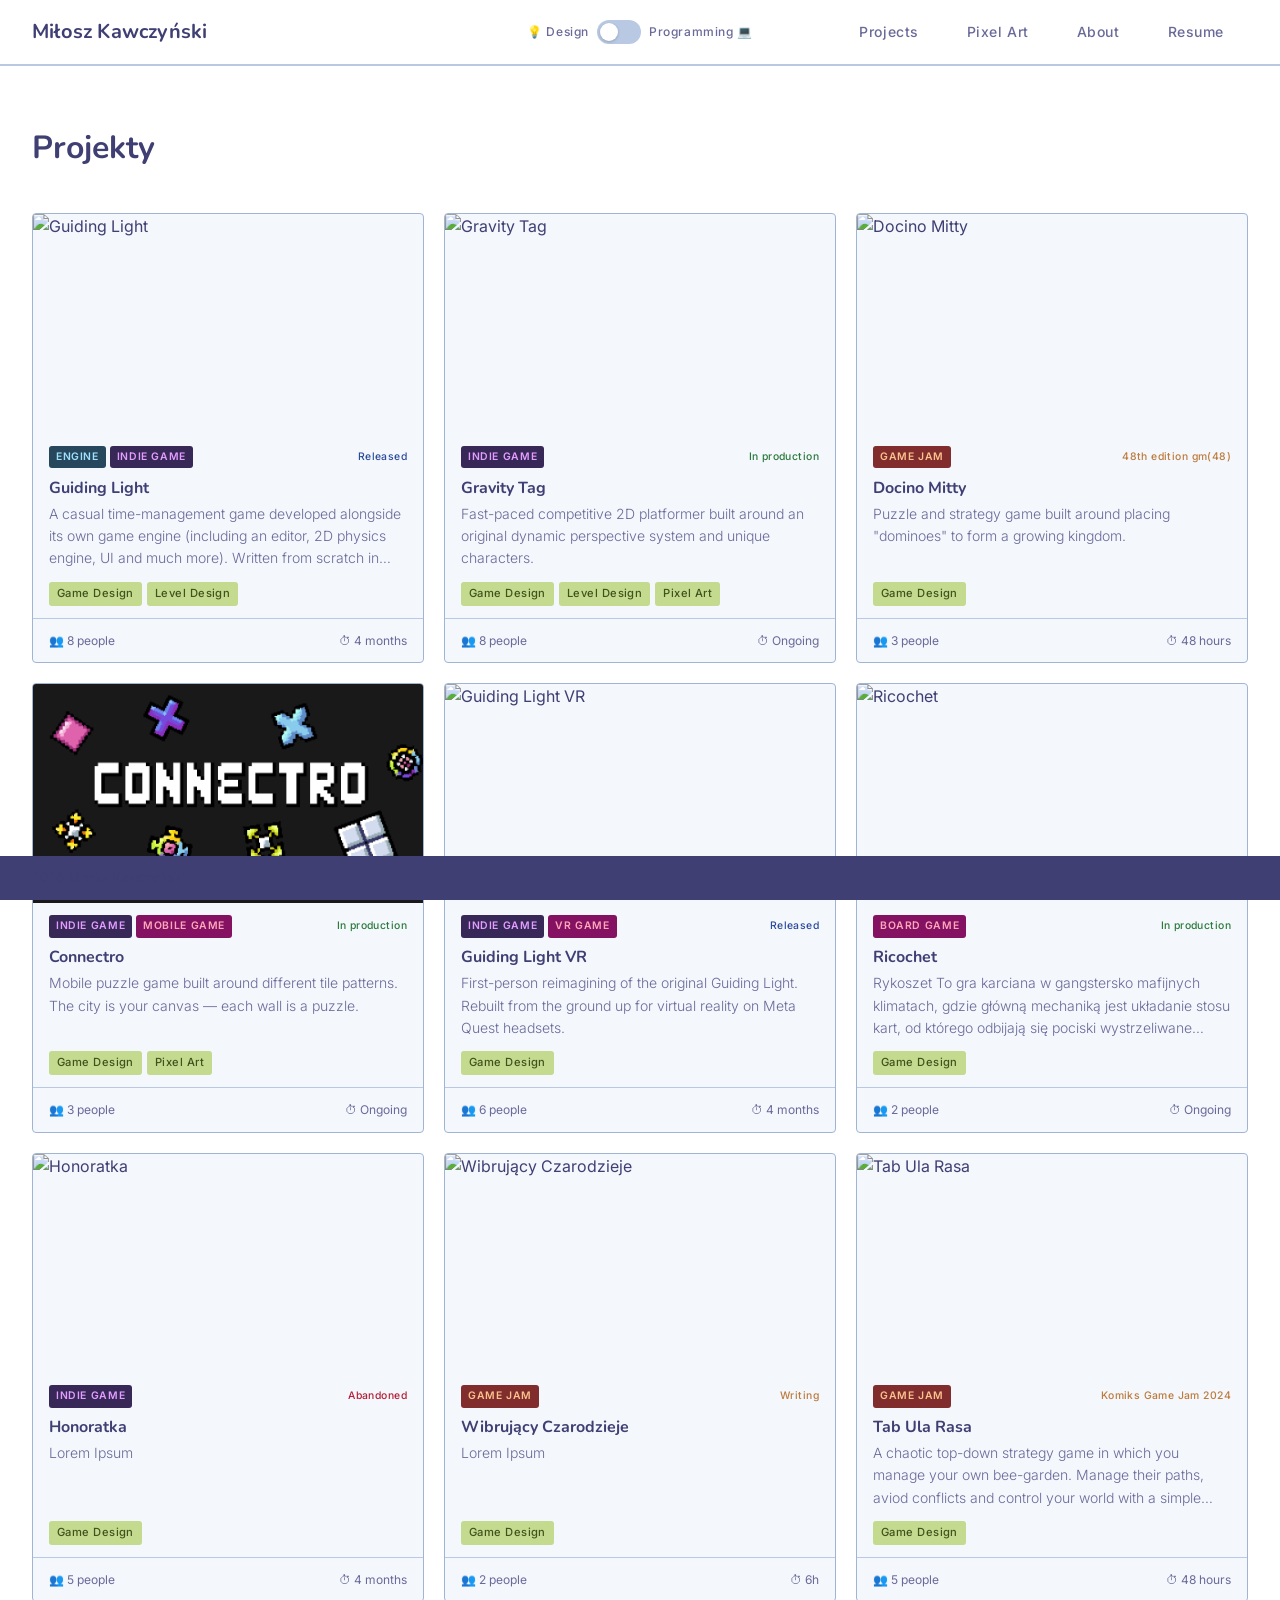
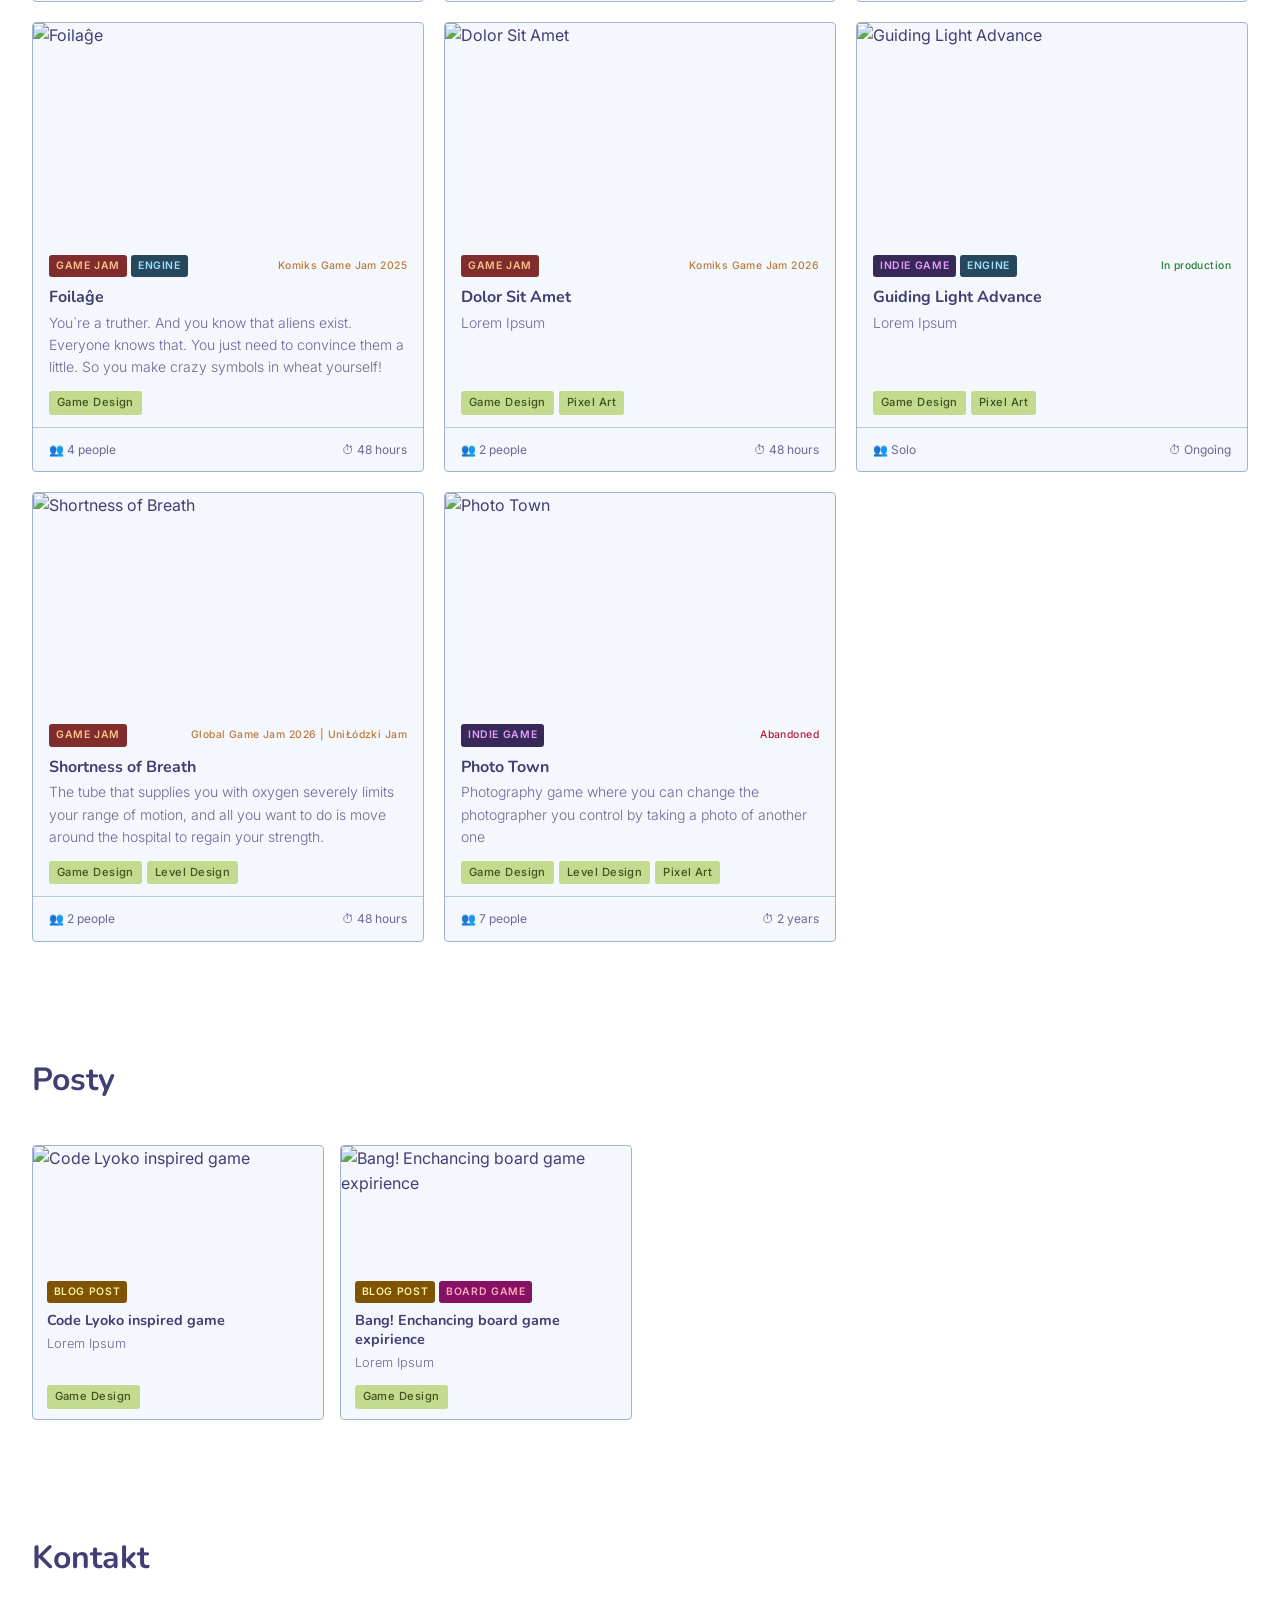
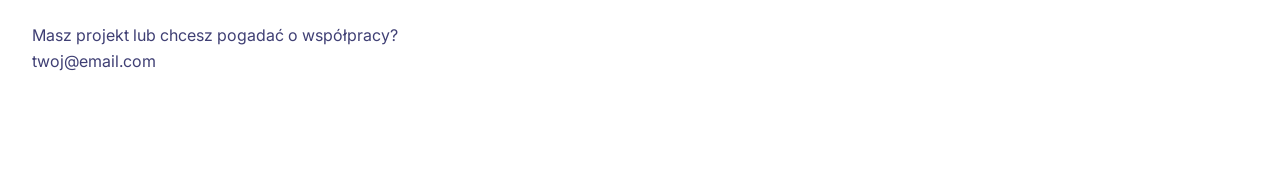
==== commit 2d082059: "Projects: Orginize tags" ====
--- a/index.html
+++ b/index.html
@@ -6,7 +6,7 @@
   <title>Miłosz Kawczyński - Portfolio</title>
   <link rel="preconnect" href="https://fonts.googleapis.com" />
   <link rel="preconnect" href="https://fonts.gstatic.com" crossorigin />
-  <link href="https://fonts.googleapis.com/css2?family=Inter:wght@300;400;500;600&family=Playfair+Display:ital,wght@0,700;1,400&display=swap" rel="stylesheet" />
+  <link href="https://fonts.googleapis.com/css2?family=Inter:wght@300;400;500;600&family=Nunito:ital,wght@0,700;1,400&display=swap" rel="stylesheet" />
   <link rel="stylesheet" href="style.css" />
 </head>
 
@@ -97,7 +97,7 @@
     desc:   'A casual time-management game developed alongside its own game engine (including an editor, 2D physics engine, UI and much more). Written from scratch in modern C++ and DirectX 11.',
     types:  ['engine', 'indie-game'],
     event:  'released',
-    tags:   ['game-design', 'level-design', 'gameplay-programming', 'engine-programming', 'systems-programming'],
+    tags:   ['engine-programming', 'systems-programming', 'gameplay-programming', 'game-design', 'level-design'],
     people: 8,
     time:   '4 months',
     link:   './projects/guidingLight/guidingLight.html',
@@ -109,7 +109,7 @@
     desc:   'Fast-paced competitive 2D platformer built around an original dynamic perspective system and unique characters.',
     types:  ['indie-game'],
     event:  'in-production',
-    tags:   ['game-design', 'level-design', 'pixelart', 'gameplay-programming', 'systems-programming'],
+    tags:   ['systems-programming', 'gameplay-programming', 'game-design', 'level-design', 'pixelart'],
     people: 8,
     time:   'Ongoing',
     link:   './projects/gravityTag/gravityTag.html',
@@ -121,7 +121,7 @@
     desc:   'Puzzle and strategy game built around placing "dominoes" to form a growing kingdom.',
     types:  ['game-jam'],
     event:  '48th edition gm(48)',
-    tags:   ['game-design', 'gameplay-programming', 'systems-programming'],
+    tags:   ['systems-programming', 'gameplay-programming', 'game-design'],
     people: 3,
     time:   '48 hours',
     link:   './projects/docinoMitty/docinoMitty.html',
@@ -133,7 +133,7 @@
     desc:   'Mobile puzzle game built around different tile patterns. The city is your canvas — each wall is a puzzle.',
     types:  ['indie-game', 'mobile-game'],
     event:  'in-production',
-    tags:   ['game-design', 'gameplay-programming', 'systems-programming', 'pixelart'],
+    tags:   ['systems-programming', 'gameplay-programming', 'game-design', 'pixelart'],
     people: 3,
     time:   'Ongoing',
     link:   './projects/connectro/connectro.html',
@@ -148,7 +148,7 @@
     tags:   ['game-design'],
     people: 6,
     time:   '4 months',
-    link:   '/projekty/drugi',
+    link:   './projects/guidingLightVR/guidingLightVR.html',
   });
 
   addProject({
@@ -160,7 +160,7 @@
     tags:   ['game-design'],
     people: 2,
     time:   'Ongoing',
-    link:   '/projekty/drugi',
+    link:   './projects/ricochet/ricochet.html',
   });
 
   addProject({
@@ -169,10 +169,10 @@
     desc:   'Lorem Ipsum',
     types:  ['indie-game'],
     event:  'abandoned',
-    tags:   ['game-design', 'gameplay-programming'],
+    tags:   ['gameplay-programming', 'game-design'],
     people: 5,
     time:   '4 months',
-    link:   '/projekty/drugi',
+    link:   './projects/honoratka/honoratka.html',
   });
 
   addProject({
@@ -217,10 +217,10 @@
     desc:   'A chaotic top-down strategy game in which you manage your own bee-garden. Manage their paths, aviod conflicts and control your world with a simple click of a Tab.',
     types:  ['game-jam'],
     event:  'Komiks Game Jam 2024',
-    tags:   ['game-design', 'gameplay-programming', 'systems-programming'],
+    tags:   ['systems-programming', 'gameplay-programming', 'game-design'],
     people: 5,
     time:   '48 hours',
-    link:   '/projekty/drugi',
+    link:   './projects/tabUlaRasa/tabUlaRasa.html',
   });
 
   addProject({
@@ -229,10 +229,10 @@
     desc:   'You`re a truther. And you know that aliens exist. Everyone knows that. You just need to convince them a little. So you make crazy symbols in wheat yourself!',
     types:  ['game-jam', 'engine'],
     event:  'Komiks Game Jam 2025',
-    tags:   ['game-design', 'gameplay-programming', 'engine-programming', 'systems-programming'],
+    tags:   ['engine-programming', 'systems-programming', 'gameplay-programming', 'game-design'],
     people: 4,
     time:   '48 hours',
-    link:   '/projekty/drugi',
+    link:   './projects/foilage/foilage.html',
   });
 
   addProject({
@@ -241,10 +241,10 @@
     desc:   'Lorem Ipsum',
     types:  ['game-jam'],
     event:  'Komiks Game Jam 2026',
-    tags:   ['game-design', 'gameplay-programming', 'systems-programming', 'pixelart'],
-    people: 2,
-    time:   '48 hours',
-    link:   '/projekty/drugi',
+    tags:   ['systems-programming', 'gameplay-programming', 'game-design', 'pixelart'],
+    people: 2,
+    time:   '48 hours',
+    link:   './projects/dolorSitAmet/dolorSitAmet.html',
   });
 
   addProject({
@@ -253,10 +253,10 @@
     desc:   'Lorem Ipsum',
     types:  ['indie-game', 'engine'],
     event:  'in-production',
-    tags:   ['game-design', 'gameplay-programming', 'systems-programming', 'engine-programming', 'pixelart'],
+    tags:   ['engine-programming', 'systems-programming', 'gameplay-programming', 'game-design', 'pixelart'],
     people: 1,
     time:   'Ongoing',
-    link:   '/projekty/drugi',
+    link:   './projects/guidingLightAdvence/guidingLightAdvence.html',
   });
 
   addProject({
@@ -265,10 +265,10 @@
     desc:   'The tube that supplies you with oxygen severely limits your range of motion, and all you want to do is move around the hospital to regain your strength.',
     types:  ['game-jam'],
     event:  'Global Game Jam 2026 | UniŁódzki Jam',
-    tags:   ['game-design', 'level-design', 'gameplay-programming', 'systems-programming'],
-    people: 2,
-    time:   '48 hours',
-    link:   '/projekty/drugi',
+    tags:   ['systems-programming', 'gameplay-programming', 'game-design', 'level-design'],
+    people: 2,
+    time:   '48 hours',
+    link:   './projects/shortnessOfBreath/shortnessOfBreath.html',
   });
 
   addProject({
@@ -277,10 +277,10 @@
     desc:   'Photography game where you can change the photographer you control by taking a photo of another one',
     types:  ['indie-game'],
     event:  'abandoned',
-    tags:   ['game-design', 'level-design', 'gameplay-programming', 'systems-programming', 'art'],
+    tags:   ['systems-programming', 'gameplay-programming', 'game-design', 'level-design', 'pixelart'],
     people: 7,
     time:   '2 years',
-    link:   '/projekty/drugi',
+    link:   './projects/photoTown/photoTown.html',
   });
 </script>
 
--- a/style.css
+++ b/style.css
@@ -8,14 +8,15 @@
   --c-text:         var(--c-dark);
   --c-text-muted:   #6a6a9a;
   --c-accent:       var(--c-mid);
-  --font-body:    'Inter', system-ui, sans-serif;
-  --font-display: 'Playfair Display', Georgia, serif;
-  --container-w:  1400px;
-  --radius:       4px;
+  --font-body:      'Inter', system-ui, sans-serif;
+  --font-display:   'Nunito', Georgia, serif;
+  --container-w:    1400px;
+  --radius:         4px;
 }
 
 *, *::before, *::after { box-sizing: border-box; margin: 0; padding: 0; }
 html { scroll-behavior: smooth; }
+
 body {
   background: var(--c-bg);
   color: var(--c-text);
@@ -24,8 +25,10 @@
   line-height: 1.6;
   font-weight: 400;
   overflow-x: hidden;
+  padding-bottom: 42px;
   transition: background 0.4s ease, color 0.4s ease;
 }
+
 img, video { display: block; max-width: 100%; height: auto; }
 a { color: inherit; text-decoration: none; }
 
@@ -47,11 +50,13 @@
 .nav {
   display: flex;
   align-items: center;
-  justify-content: space-between;
+  justify-content: center;
   height: 64px;
+  gap: 2rem;
 }
 
 .nav__logo {
+  flex: 1;
   font-family: var(--font-display);
   font-size: 1.25rem;
   font-weight: 700;
@@ -61,7 +66,9 @@
 }
 
 .tabs {
-  display: flex;
+  flex: 1;
+  display: flex;
+  justify-content: flex-end;
   height: 100%;
 }
 
@@ -93,7 +100,6 @@
   gap: 8px;
   cursor: pointer;
   user-select: none;
-  margin-left: 2rem;
 }
 
 .mode-toggle__label {
@@ -257,6 +263,14 @@
 
 .grid--design { opacity: 1; }
 
+.grid--blog {
+  grid-template-columns: repeat(4, 1fr);
+  gap: 1rem;
+}
+
+body:not(.mode--programming) #blog-section-programming { display: none !important; }
+body.mode--programming        #blog-section-design      { display: none !important; }
+
 .card-wrap {
   border-radius: var(--radius);
   height: 100%;
@@ -268,10 +282,6 @@
 .card-wrap:hover .card {
   transform: translateY(-6px);
   box-shadow: 0 12px 32px rgba(63, 63, 116, 0.18);
-}
-
-body.mode--programming .card-wrap:hover .card {
-  box-shadow: 0 12px 32px rgba(90, 90, 180, 0.35);
 }
 
 .card {
@@ -299,7 +309,6 @@
 }
 
 .card__thumb-placeholder {
-  background: #a0b5d4;
   width: 100%;
   height: 100%;
   background: var(--c-light);
@@ -359,7 +368,6 @@
 .card__event--jam           { color: #bd7a3b; }
 .card__event--abandoned     { color: #b31e36; }
 
-/* Body */
 .card__body {
   padding: 0.6rem 1rem 0;
   flex: 1;
@@ -434,104 +442,49 @@
   gap: 4px;
 }
 
-.contact {
+.card-wrap--blog .card__title    { font-size: 0.9rem; }
+.card-wrap--blog .card__desc     { -webkit-line-clamp: 2; font-size: 0.8rem; }
+.card-wrap--blog .card__thumb    { aspect-ratio: 16 / 7; }
+.card-wrap--blog .card__body     { padding: 0.5rem 0.85rem 0; }
+.card-wrap--blog .card__tags     { padding-bottom: 0.6rem; }
+.card-wrap--blog .card__meta-row { padding: 0.5rem 0.85rem 0; }
+
+.footer {
+  position: fixed;
+  bottom: 0;
+  left: 0;
+  right: 0;
+  z-index: 50;
   background: var(--c-dark);
-  text-align: center;
-}
-
-.contact .section__title { color: var(--c-light); }
-
-.contact__lead {
-  color: var(--c-light);
-  font-weight: 300;
-  margin-bottom: 1.5rem;
-  font-size: 1.05rem;
-}
-
-.contact__email {
-  font-family: var(--font-display);
-  font-size: clamp(1.5rem, 3vw, 2.25rem);
-  font-style: italic;
-  color: var(--c-white);
-  border-bottom: 2px solid var(--c-mid);
-  padding-bottom: 4px;
-  display: inline-block;
-  transition: color 0.2s, border-color 0.2s;
-}
-
-.contact__email:hover {
-  color: var(--c-light);
-  border-bottom-color: var(--c-light);
-}
-
-.footer {
-  background: var(--c-dark);
-  border-top: 1px solid rgba(185, 201, 227, 0.15);
-  padding: 1.25rem 0;
-  text-align: center;
-  font-size: 0.75rem;
-  color: rgba(185, 201, 227, 0.5);
-  letter-spacing: 0.05em;
-  transition: border-color 0.4s ease, color 0.4s ease;
-}
-
-body.mode--programming {
-  --c-bg:        #0f0f1a;
-  --c-surface:   #16162a;
-  --c-text:      #e0e0f0;
-  --c-text-muted:#8888aa;
-  background: var(--c-bg);
-  color: var(--c-text);
-}
-
-body.mode--programming .mode-toggle__track  { background: var(--c-dark); }
-body.mode--programming .mode-toggle__thumb  { transform: translateX(20px); }
-body.mode--programming .mode-toggle__label:last-child  { color: var(--c-light); }
-body.mode--programming .mode-toggle__label:first-child { color: var(--c-text-muted); }
-
-body.mode--programming .header              { background: #16162a; border-bottom-color: #2a2a4a; }
-body.mode--programming .nav__logo           { color: var(--c-light); }
-body.mode--programming .tab                 { color: #8888aa; }
-body.mode--programming .tab--active         { color: var(--c-light); border-bottom-color: var(--c-mid); }
-body.mode--programming .tab:hover           { color: var(--c-light); }
-
-body.mode--programming .about               { background: #16162a; border-bottom-color: #2a2a4a; }
-body.mode--programming .about__name         { color: var(--c-light); }
-body.mode--programming .about__bio          { color: #8888aa; }
-
-body.mode--programming .projects            { background: var(--c-bg); }
-body.mode--programming .section__title      { color: var(--c-light); }
-
-body.mode--programming .card                { background: #16162a; border-color: #2a2a4a; }
-body.mode--programming .card__title         { color: var(--c-light); }
-body.mode--programming .card__desc          { color: #8888aa; }
-body.mode--programming .card__footer        { border-top-color: #2a2a4a; color: #8888aa; }
-body.mode--programming .card__thumb-placeholder { background: #2a2a4a; color: var(--c-mid); }
-body.mode--programming .card__event--in-production { color: #4aaa5a; }
-body.mode--programming .card__event--released      { color: #6a8aee; }
-body.mode--programming .card__event--abandoned     { color: #ee6a80; }
-
-body.mode--programming .btn--ghost          { color: var(--c-light); border-color: var(--c-light); }
-body.mode--programming .footer              { border-top-color: #2a2a4a; color: #8888aa; }
-
-.grid--blog {
-  grid-template-columns: repeat(4, 1fr);
-  gap: 1rem;
-}
-
-.card-wrap--blog .card__title { font-size: 0.9rem; }
-.card-wrap--blog .card__desc  {
-  -webkit-line-clamp: 2;
+  padding: 0.75rem 0;
   font-size: 0.8rem;
 }
-.card-wrap--blog .card__thumb { aspect-ratio: 16 / 7; }
-.card-wrap--blog .card__body  { padding: 0.5rem 0.85rem 0; }
-.card-wrap--blog .card__tags  { padding-bottom: 0.6rem; }
-.card-wrap--blog .card__meta-row { padding: 0.5rem 0.85rem 0; }
-
-/* Ukrywanie sekcji blog przy przełączaniu trybu */
-body:not(.mode--programming) #blog-section-programming { display: none !important; }
-body.mode--programming        #blog-section-design      { display: none !important; }
+
+.footer__inner {
+  display: flex;
+  align-items: center;
+  justify-content: space-between;
+}
+
+.footer__name {
+  color: rgba(185, 201, 227, 0.6);
+  font-weight: 500;
+}
+
+.footer__links {
+  display: flex;
+  gap: 1.5rem;
+}
+
+.footer__link {
+  color: rgba(185, 201, 227, 0.6);
+  display: flex;
+  align-items: center;
+  gap: 6px;
+  transition: color 0.2s;
+}
+
+.footer__link:hover { color: var(--c-light); }
 
 @keyframes shake {
   0%   { transform: translate(0, 0) rotate(0deg); }
@@ -545,6 +498,51 @@
 }
 
 .is-shaking { animation: shake 0.38s ease-out both; }
+
+body.mode--programming {
+  --c-bg:        #0f0f1a;
+  --c-surface:   #16162a;
+  --c-text:      #e0e0f0;
+  --c-text-muted:#8888aa;
+  background: var(--c-bg);
+  color: var(--c-text);
+}
+
+body.mode--programming .mode-toggle__track         { background: var(--c-dark); }
+body.mode--programming .mode-toggle__thumb         { transform: translateX(20px); }
+body.mode--programming .mode-toggle__label:last-child  { color: var(--c-light); }
+body.mode--programming .mode-toggle__label:first-child { color: var(--c-text-muted); }
+
+body.mode--programming .header                     { background: #16162a; border-bottom-color: #2a2a4a; }
+body.mode--programming .nav__logo                  { color: var(--c-light); }
+body.mode--programming .tab                        { color: #8888aa; }
+body.mode--programming .tab--active                { color: var(--c-light); border-bottom-color: var(--c-mid); }
+body.mode--programming .tab:hover                  { color: var(--c-light); }
+
+body.mode--programming .about                      { background: #16162a; border-bottom-color: #2a2a4a; }
+body.mode--programming .about__name                { color: var(--c-light); }
+body.mode--programming .about__bio                 { color: #8888aa; }
+
+body.mode--programming .projects                   { background: var(--c-bg); }
+body.mode--programming .section__title             { color: var(--c-light); }
+
+body.mode--programming .card                       { background: #16162a; border-color: #2a2a4a; }
+body.mode--programming .card__title                { color: var(--c-light); }
+body.mode--programming .card__desc                 { color: #8888aa; }
+body.mode--programming .card__footer               { border-top-color: #2a2a4a; color: #8888aa; }
+body.mode--programming .card__thumb-placeholder    { background: #2a2a4a; color: var(--c-mid); }
+body.mode--programming .card__event--in-production { color: #4aaa5a; }
+body.mode--programming .card__event--released      { color: #6a8aee; }
+body.mode--programming .card__event--abandoned     { color: #ee6a80; }
+
+body.mode--programming .card-wrap:hover .card      { box-shadow: 0 12px 32px rgba(90, 90, 180, 0.35); }
+
+body.mode--programming .btn--ghost                 { color: var(--c-light); border-color: var(--c-light); }
+
+body.mode--programming .footer                     { background: #2a2a4a; }
+body.mode--programming .footer__name               { color: #b9c9e3; }
+body.mode--programming .footer__link               { color: #b9c9e3; }
+body.mode--programming .footer__link:hover         { color: #ffffff; }
 
 @media (max-width: 720px) {
   .about__inner       { grid-template-columns: 1fr; gap: 2rem; text-align: center; }
